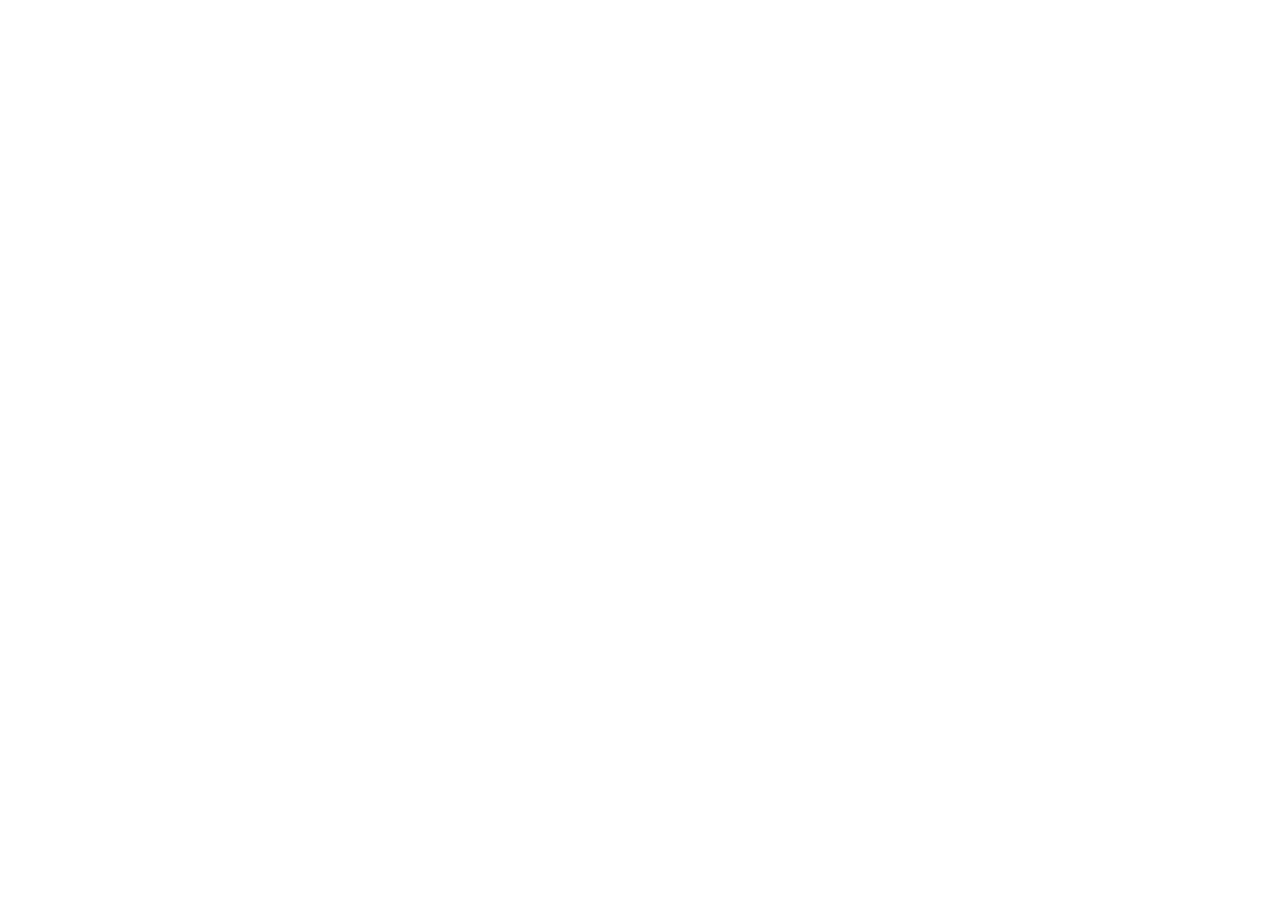
==== assets/index.html @ 02051c34 "Add files via upload" ====
<!DOCTYPE html>
<html lang="zh-Hant">
<head>
<meta charset="utf-8">
<meta name="viewport" content="width=device-width, initial-scale=1, viewport-fit=cover, maximum-scale=1">
<meta name="theme-color" content="#ffffff">
<meta name="format-detection" content="telephone=no">
<title>NISSAN e級玩家｜駕馭新動力，e起淨海趣！</title>
<script>
  // 每分鐘換一次版本號，手機就不會一直用暫存的舊程式
  window.EPLAYER_V = Math.floor(Date.now() / 60000);
  document.write('<link rel="stylesheet" href="assets/app.css?v=' + window.EPLAYER_V + '">');
</script>
</head>
<body>
<!-- 遊戲本體：參加者掃 QR code 會直接進到這一頁 -->
<div id="app"></div>
<script>
  ['config.js', 'assets/pixel.js', 'assets/app.js'].forEach(function (src) {
    document.write('<script src="' + src + '?v=' + window.EPLAYER_V + '"><\/script>');
  });
</script>
</body>
</html>
---- assets/assets/app.css ----
/* =========================================================
 *  E級玩家 共用樣式（三隊共用；隊色由 --team 變數決定）
 * ========================================================= */
@import url('https://fonts.googleapis.com/css2?family=Noto+Sans+TC:wght@500;700;900&family=Press+Start+2P&display=swap');

:root {
  --red: #D7191F;
  --red-dk: #8B1E19;
  --champ: #C8BFB0;
  --green: #64EA00;
  --black: #1C1C1C;
  --gray: #E3E3E3;
  --team: #D7191F;
  --team-text: #FFFFFF;
  --font: 'Noto Sans TC', 'PingFang TC', 'Heiti TC', 'Microsoft JhengHei', sans-serif;
  --pixel: 'Press Start 2P', 'Courier New', monospace;
  --safe-b: env(safe-area-inset-bottom, 0px);
  --safe-t: env(safe-area-inset-top, 0px);
}

* { box-sizing: border-box; -webkit-tap-highlight-color: transparent; }
html, body { margin: 0; padding: 0; background: #fff; color: var(--black); }
body {
  font-family: var(--font);
  font-size: 17px;
  line-height: 1.5;
  -webkit-text-size-adjust: 100%;
  -webkit-user-select: none; user-select: none;
  overscroll-behavior: none;
}
button { font-family: inherit; }
img, svg { display: block; }

.screen { display: none; min-height: 100vh; min-height: 100dvh; }
.screen.active { display: block; }
.wrap { max-width: 520px; margin: 0 auto; position: relative; }

/* ---------- 像素按鈕 ---------- */
.pbtn {
  display: flex; align-items: center; justify-content: center; gap: 10px;
  width: 100%; min-height: 64px;
  padding: 14px 18px;
  font-size: 22px; font-weight: 900; letter-spacing: 1px;
  color: var(--team-text); background: var(--team);
  border: 4px solid var(--black); border-radius: 0;
  box-shadow: 6px 6px 0 var(--black);
  cursor: pointer;
  transition: transform .06s, box-shadow .06s;
  position: relative;
}
.pbtn:active, .pbtn.is-pressed { transform: translate(6px, 6px); box-shadow: 0 0 0 var(--black); }
.pbtn[disabled] { opacity: .45; pointer-events: none; }
.pbtn--red { background: var(--red); color: #fff; }
.pbtn--white { background: #fff; color: var(--black); }
.pbtn--black { background: var(--black); color: #fff; box-shadow: 6px 6px 0 var(--champ); }
.pbtn--black:active { box-shadow: 0 0 0 var(--champ); }
.pbtn--sm { min-height: 50px; font-size: 18px; padding: 8px 14px; box-shadow: 4px 4px 0 var(--black); }
.pbtn--sm:active { transform: translate(4px, 4px); }
.btn-row { display: flex; gap: 14px; }
.btn-row > * { flex: 1; }
.stack > * + * { margin-top: 18px; }

/* ---------- 斜向色塊裝飾 ---------- */
.stripes { position: absolute; pointer-events: none; width: 160px; height: 90px; overflow: hidden; }
.stripes i { position: absolute; display: block; height: 14px; transform: skewX(-40deg); }
.stripes--tr { top: 0; right: -20px; }
.stripes--tr i:nth-child(1) { top: 10px; right: 0; width: 110px; background: var(--red); }
.stripes--tr i:nth-child(2) { top: 32px; right: 30px; width: 70px; height: 8px; background: var(--champ); }
.stripes--tr i:nth-child(3) { top: 48px; right: -10px; width: 90px; height: 4px; background: var(--black); }
.stripes--bl { bottom: 0; left: -20px; }
.stripes--bl i:nth-child(1) { bottom: 10px; left: 0; width: 120px; background: var(--red); }
.stripes--bl i:nth-child(2) { bottom: 32px; left: 30px; width: 80px; height: 8px; background: var(--champ); }
.stripes--bl i:nth-child(3) { bottom: 48px; left: 10px; width: 60px; height: 4px; background: var(--black); }

/* ---------- 首頁 ---------- */
.kv { width: 100%; height: auto; aspect-ratio: 1671 / 941; background: #fff; }
.home-body { padding: 6px 20px 0; }

.team-badge {
  display: flex; align-items: stretch;
  margin: 4px 6px 0 2px;
  transform: skewX(-10deg);
  border: 4px solid var(--black);
  box-shadow: 6px 6px 0 var(--champ);
  background: var(--black);
}
.team-badge__icon {
  width: 72px; flex: 0 0 72px;
  background: var(--team); color: var(--team-text);
  display: flex; align-items: center; justify-content: center;
  border-right: 4px solid var(--black);
}
.team-badge__icon svg { width: 40px; transform: skewX(10deg); }
.team-badge__text { padding: 8px 14px 10px; color: #fff; transform: skewX(10deg); }
.team-badge__en { font-family: var(--pixel); font-size: 11px; color: var(--team); letter-spacing: 1px; }
.team-badge__zh { font-size: 30px; font-weight: 900; line-height: 1.15; font-style: italic; }
.green-line { height: 6px; margin: 10px 30px 0 40px; background: var(--green); transform: skewX(-40deg); }

.mission-card {
  margin-top: 22px; position: relative;
  border: 4px solid var(--black); background: #fff;
  box-shadow: 6px 6px 0 var(--champ);
  padding: 0 18px 18px;
}
.ribbon {
  display: inline-block; position: relative; top: -16px;
  background: var(--red); color: #fff;
  padding: 4px 18px; margin-left: -6px;
  font-weight: 900; font-size: 17px; font-style: italic; letter-spacing: 1px;
  transform: skewX(-14deg);
  border: 3px solid var(--black);
}
.ribbon small { font-family: var(--pixel); font-size: 10px; font-style: normal; margin-right: 8px; }
.mission-text { margin: -6px 0 0; font-size: 21px; font-weight: 900; line-height: 1.55; }
.hl {
  display: inline-block; padding: 0 8px; margin: 0 2px;
  background: var(--team); color: var(--team-text);
  border: 3px solid var(--black); transform: skewX(-8deg);
}
.mission-tip { margin: 10px 0 0; font-size: 15px; color: #555; }

/* 電量條（DOM） */
.battery-box { margin-top: 18px; display: flex; align-items: center; gap: 14px; }
.battery { display: flex; align-items: center; flex: 1; }
.battery__body {
  flex: 1; display: flex; gap: 6px; padding: 6px;
  border: 5px solid var(--black); background: #fff; height: 64px;
}
.battery__cap { width: 10px; height: 26px; background: var(--black); }
.cell {
  flex: 1; background: var(--gray);
  background-image: repeating-linear-gradient(90deg, transparent 0 10px, rgba(0,0,0,.04) 10px 12px);
}
.cell.on {
  background: var(--team);
  box-shadow: inset 0 6px 0 rgba(255,255,255,.35), inset 0 -6px 0 rgba(0,0,0,.18);
}
.cell.pop { animation: cellpop .7s steps(4) 1; }
@keyframes cellpop { 0%,50% { opacity: .2; } 25%,75%,100% { opacity: 1; } }
.battery-label { font-family: var(--pixel); font-size: 16px; text-align: right; min-width: 64px; line-height: 1.6; }
.battery-label small { display: block; font-size: 9px; color: #777; }

.home-cta { margin-top: 26px; }
.upload-chip {
  margin: 18px auto 0; display: table;
  font-size: 13px; color: #555; background: var(--gray);
  padding: 4px 12px; border: 2px solid var(--black);
}
.upload-chip:empty { display: none; }

.footer { margin-top: 26px; position: relative; }
.footer__logo { width: 64px; margin: 0 auto 6px; touch-action: none; -webkit-touch-callout: none; }
.footer__logo img { width: 100%; pointer-events: none; }
.footer__hint { text-align: center; font-size: 11px; color: #999; margin-bottom: 8px; }
.footer__wave { position: relative; }
.footer__wave > svg { width: 100%; height: auto; }
.footer__litter { position: absolute; right: 14px; bottom: 6px; display: flex; align-items: flex-end; gap: 8px; }
.footer__litter svg:nth-child(1) { width: 24px; }
.footer__litter svg:nth-child(2) { width: 20px; }
.footer__litter svg:nth-child(3) { width: 46px; }
.footer__safe { height: var(--safe-b); background: var(--champ); }

/* ---------- 相機畫面（任務／濾鏡共用） ---------- */
.cam { position: fixed; inset: 0; background: #000; overflow: hidden; color: #fff; }
.cam video, .cam .freeze {
  position: absolute; inset: 0; width: 100%; height: 100%; object-fit: cover;
}
.cam .freeze { display: none; }
.cam.is-frozen .freeze { display: block; }
.cam__top {
  position: absolute; left: 0; right: 0; top: 0;
  padding: calc(var(--safe-t) + 12px) 14px 0;
  display: flex; align-items: center; gap: 10px; z-index: 5;
}
.icon-btn {
  width: 52px; height: 52px; flex: 0 0 52px;
  background: #fff; color: var(--black);
  border: 4px solid var(--black); box-shadow: 4px 4px 0 rgba(0,0,0,.5);
  font-size: 22px; font-weight: 900; display: flex; align-items: center; justify-content: center;
}
.icon-btn:active { transform: translate(4px,4px); box-shadow: none; }
.chip {
  background: #fff; color: var(--black); border: 3px solid var(--black);
  padding: 4px 12px; font-weight: 900; font-size: 16px;
}
.spacer { flex: 1; }

/* 對準框 */
.aim {
  position: absolute; left: 50%; top: 46%;
  width: min(74vw, 50vh, 400px); aspect-ratio: 1;
  transform: translate(-50%, -50%);
  z-index: 3; pointer-events: none;
}
.aim i { position: absolute; width: 22%; height: 22%; }
.aim i::before, .aim i::after { content: ''; position: absolute; background: var(--team); outline: 3px solid var(--black); }
.aim i::before { left: 0; top: 0; width: 100%; height: 14px; }
.aim i::after { left: 0; top: 0; width: 14px; height: 100%; }
.aim i:nth-child(1) { left: 0; top: 0; }
.aim i:nth-child(2) { right: 0; top: 0; transform: scaleX(-1); }
.aim i:nth-child(3) { left: 0; bottom: 0; transform: scaleY(-1); }
.aim i:nth-child(4) { right: 0; bottom: 0; transform: scale(-1,-1); }
.aim__px { position: absolute; width: 10px; height: 10px; background: var(--team); outline: 2px solid var(--black); }
.aim__label {
  position: absolute; left: 50%; top: -58px; transform: translateX(-50%);
  white-space: nowrap; background: #fff; color: var(--black);
  border: 3px solid var(--black); padding: 4px 12px; font-weight: 900; font-size: 17px;
}
.aim__label b { color: var(--team-text); background: var(--team); padding: 0 6px; }
.cam.is-frozen .aim { opacity: .35; }

.cam__bottom {
  position: absolute; left: 0; right: 0; bottom: 0; z-index: 5;
  padding: 16px 20px calc(var(--safe-b) + 22px);
  display: flex; flex-direction: column; align-items: center; gap: 12px;
  background: linear-gradient(to top, rgba(0,0,0,.55), transparent);
}
.shutter {
  width: 92px; height: 92px; border: 6px solid #fff; background: var(--team);
  box-shadow: 0 0 0 5px var(--black), 6px 6px 0 5px rgba(0,0,0,.5);
  position: relative;
}
.shutter::after { content: ''; position: absolute; inset: 14px; border: 4px solid rgba(0,0,0,.35); }
.shutter:active { transform: translate(4px, 4px); }
.shutter[disabled] { opacity: .5; }
.test-link { color: #fff; font-size: 14px; text-decoration: underline; background: none; border: 0; padding: 6px; }

.analyzing {
  position: absolute; left: 50%; top: 46%; transform: translate(-50%, -50%);
  z-index: 6; background: #fff; color: var(--black); border: 4px solid var(--black);
  padding: 14px 22px; font-weight: 900; font-size: 18px; display: none; text-align: center;
}
.cam.is-analyzing .analyzing { display: block; }
.dots { display: flex; gap: 6px; justify-content: center; margin-top: 8px; }
.dots span { width: 12px; height: 12px; background: var(--team); outline: 2px solid var(--black); animation: blink .9s steps(1) infinite; }
.dots span:nth-child(2) { animation-delay: .3s; }
.dots span:nth-child(3) { animation-delay: .6s; }
@keyframes blink { 0% { opacity: 1; } 50% { opacity: .15; } }

.cam-error {
  position: absolute; inset: 0; z-index: 8; background: #fff; color: var(--black);
  padding: calc(var(--safe-t) + 80px) 24px 24px; display: none; overflow-y: auto;
}
.cam-error.show { display: block; }
.cam-error h3 { font-size: 22px; margin: 0 0 12px; }
.cam-error p { margin: 0 0 18px; white-space: pre-line; }

/* ---------- 底部結果面板 ---------- */
.sheet {
  position: fixed; left: 0; right: 0; bottom: 0; z-index: 20;
  background: #fff; color: var(--black);
  border-top: 5px solid var(--black);
  padding: 22px 20px calc(var(--safe-b) + 24px);
  transform: translateY(105%); transition: transform .25s steps(5), visibility 0s .25s;
  visibility: hidden;
  max-width: 520px; margin: 0 auto;
}
.sheet.show { transform: none; visibility: visible; transition: transform .25s steps(5); }
.sheet__title { font-size: 28px; font-weight: 900; font-style: italic; margin: 0 0 6px; display: flex; align-items: center; gap: 10px; }
.sheet__title svg { width: 30px; }
.sheet__msg { margin: 0 0 18px; font-size: 17px; }
.sheet__debug { font-family: monospace; font-size: 12px; color: #888; margin: -10px 0 14px; }
.sheet .battery__body { height: 46px; }
.sheet .battery-box { margin: 0 0 20px; }
.sheet .stack > * + * { margin-top: 14px; }

/* ---------- 對話框 ---------- */
.modal-bg {
  position: fixed; inset: 0; z-index: 40; background: rgba(28,28,28,.6);
  display: none; align-items: center; justify-content: center; padding: 20px;
}
.modal-bg.show { display: flex; }
.modal {
  width: 100%; max-width: 400px; background: #fff; color: var(--black);
  border: 5px solid var(--black); box-shadow: 8px 8px 0 var(--red);
  padding: 20px;
}
.modal h3 { margin: 0 0 6px; font-size: 22px; font-weight: 900; }
.modal p { margin: 0 0 16px; }
.code-input {
  width: 100%; font-size: 34px; text-align: center; letter-spacing: 10px;
  font-family: var(--pixel); padding: 12px 6px;
  border: 4px solid var(--black); border-radius: 0; margin-bottom: 18px; outline: none;
  -webkit-user-select: text; user-select: text;
}
.code-input:focus { border-color: var(--red); }
.shake { animation: shake .4s steps(4); }
@keyframes shake { 25% { transform: translateX(-10px); } 50% { transform: translateX(10px); } 75% { transform: translateX(-6px); } }

/* ---------- 解鎖動畫 ---------- */
.unlock, .done { min-height: 100vh; min-height: 100dvh; }
.unlock { position: relative; overflow: hidden; text-align: center; padding: calc(var(--safe-t) + 40px) 24px 40px; }
.unlock__bolt { width: 80px; margin: 0 auto 10px; }
.unlock__bolt.bounce { animation: bounce .6s steps(3) infinite alternate; }
@keyframes bounce { to { transform: translateY(-14px); } }
.unlock__battery { display: flex; align-items: center; justify-content: center; margin: 10px auto 0; max-width: 360px; }
.unlock__battery .battery__body { height: 92px; gap: 5px; }
.unlock__battery .cell.on { background: var(--green); }
.unlock__pct { font-family: var(--pixel); font-size: 38px; margin: 26px 0 6px; }
.unlock__title {
  font-size: 34px; font-weight: 900; font-style: italic; margin: 6px 0 0;
  opacity: 0; transform: scale(.6);
}
.unlock.done .unlock__title { opacity: 1; transform: none; transition: all .3s steps(3); }
.unlock__sub {
  display: inline-block; margin-top: 18px; background: var(--red); color: #fff;
  border: 3px solid var(--black); padding: 6px 22px; font-size: 22px; font-weight: 900;
  transform: skewX(-12deg); opacity: 0;
}
.unlock.done .unlock__sub { opacity: 1; transition: opacity .3s steps(3) .3s; }
.unlock__cta { margin-top: 34px; opacity: 0; pointer-events: none; }
.unlock.done .unlock__cta { opacity: 1; pointer-events: auto; transition: opacity .3s .6s; }
.burst { position: absolute; left: 50%; top: 40%; width: 0; height: 0; pointer-events: none; }
.burst i {
  position: absolute; width: 14px; height: 14px;
  animation: fly 1.1s steps(8) forwards;
}
@keyframes fly {
  from { transform: translate(0,0); opacity: 1; }
  to { transform: translate(var(--dx), var(--dy)); opacity: 0; }
}

/* ---------- 濾鏡相機 ---------- */
.fcam { display: flex; align-items: center; justify-content: center; }
.fcam canvas.live {
  position: absolute; left: 50%; top: 0; transform: translateX(-50%);
  width: 100%; height: auto; aspect-ratio: 9 / 16;
}
@media (min-aspect-ratio: 9/16) { .fcam canvas.live { width: auto; height: 100%; } }
.cam__bottom.frow {
  flex-direction: row; justify-content: space-between; align-items: center;
  padding-top: 14px; background: linear-gradient(to top, rgba(28,28,28,.9) 60%, rgba(28,28,28,0));
}
.frow > * { flex: 0 0 auto; }
.frow .mode-toggle, .frow .flip { width: 96px; }
.flip { flex-direction: column; height: 64px; font-size: 22px; line-height: 1; }
.flip small { font-size: 12px; margin-top: 3px; }
.fcam .src-video { position: absolute; inset: 0; width: 100%; height: 100%; opacity: 0; pointer-events: none; }
.mode-toggle { display: flex; flex-direction: column; border: 4px solid var(--black); background: #fff; }
.mode-toggle button {
  border: 0; background: #fff; color: var(--black); font-weight: 900; font-size: 16px;
  padding: 6px 4px;
}
.mode-toggle button.on { background: var(--red); color: #fff; }
.fshutter { background: #fff; }
.fshutter.video { background: var(--red); }
.fshutter.rec::after { inset: 24px; background: #fff; border: 0; }
.rec-bar {
  position: absolute; left: 14px; right: 14px; top: calc(var(--safe-t) + 76px); z-index: 6;
  height: 18px; border: 3px solid var(--black); background: #fff; display: none;
}
.rec-bar.show { display: block; }
.rec-bar span { display: block; height: 100%; width: 0; background: var(--red); }
.rec-time {
  font-family: var(--pixel); font-size: 14px; background: var(--red); color: #fff;
  padding: 8px 10px; border: 3px solid var(--black); display: none;
}
.rec-time.show { display: block; }
.fcam .shutter { width: 84px; height: 84px; }

/* ---------- 預覽 ---------- */
.preview { position: fixed; inset: 0; background: var(--black); display: flex; flex-direction: column; }
.preview__media { flex: 1; position: relative; min-height: 0; }
.preview__media img, .preview__media video {
  position: absolute; inset: 12px; width: calc(100% - 24px); height: calc(100% - 24px); object-fit: contain;
}
.preview__bar { padding: 14px 20px calc(var(--safe-b) + 20px); background: #fff; border-top: 5px solid var(--black); }
.preview__tip { font-size: 14px; color: #555; margin: 0 0 12px; text-align: center; }

/* ---------- 完成頁 ---------- */
.done { position: relative; overflow: hidden; padding: calc(var(--safe-t) + 50px) 22px 0; text-align: center; }
.done__e { width: 120px; margin: 0 auto; }
.done__title { font-size: 40px; font-weight: 900; font-style: italic; margin: 18px 0 0; position: relative; display: inline-block; }
.done__title::after { content: ''; position: absolute; right: -18px; top: 10px; width: 12px; height: 46px; background: var(--red); transform: skewX(-30deg); }
.done__card {
  margin: 26px 0 0; border: 4px solid var(--black); box-shadow: 6px 6px 0 var(--champ);
  padding: 22px 18px; font-size: 22px; font-weight: 900; line-height: 1.6; text-align: left;
}
.done__card .ribbon { top: -38px; margin-bottom: -26px; }
.done .stack { margin-top: 30px; }

/* ---------- 提示 ---------- */
.toast {
  position: fixed; left: 50%; bottom: calc(var(--safe-b) + 150px); z-index: 60;
  transform: translateX(-50%); background: var(--black); color: #fff;
  padding: 10px 16px; font-weight: 700; font-size: 15px; border: 3px solid #fff;
  max-width: 88vw; text-align: center; display: none;
}
.toast.show { display: block; }

.inapp {
  position: fixed; inset: 0; z-index: 80; background: #fff; padding: 50px 24px 24px; display: none; overflow-y: auto;
}
.inapp.show { display: block; }
.inapp h2 { font-size: 24px; margin: 0 0 12px; }
.inapp ol { padding-left: 22px; font-size: 18px; }
.test-banner {
  position: fixed; left: 0; bottom: 0; z-index: 90; background: var(--black); color: var(--green);
  font-family: var(--pixel); font-size: 9px; padding: 3px 8px; pointer-events: none;
}

/* 微調 */
.ftop { justify-content: center; }
.frow { gap: 10px; }
.frow .fclose { width: 46px; height: 46px; flex: 0 0 46px; font-size: 18px; border-width: 3px; }
.frow .mode-toggle, .frow .flip { width: 88px; }
.done .footer { position: absolute; left: 0; right: 0; bottom: 0; margin: 0; }
.done { padding-bottom: 120px; }
/* 錄影進度放在下方，不擋濾鏡標題 */
.fcam .rec-bar { top: auto; bottom: calc(var(--safe-b) + 136px); }
.fcam .ftop { top: auto; bottom: calc(var(--safe-b) + 160px); padding: 0; }

/* 工作人員重設：logo 熱區與按住時的進度提示 */
.kv-wrap { position: relative; }
.kv-wrap .kv { -webkit-touch-callout: none; pointer-events: none; }
.kv-logo { position: absolute; right: 2%; top: 2%; width: 18%; height: 24%; touch-action: none; -webkit-touch-callout: none; }
.staff-hot { -webkit-user-select: none; user-select: none; }
.footer__logo.staff-hot { position: relative; }
.staff-hot::after {
  content: ''; position: absolute; left: 0; bottom: -8px; height: 5px; width: 0;
  background: var(--red); pointer-events: none;
}
.staff-hot.holding::after { width: 100%; transition: width 2s linear; }
.footer__logo { padding: 6px 0; }
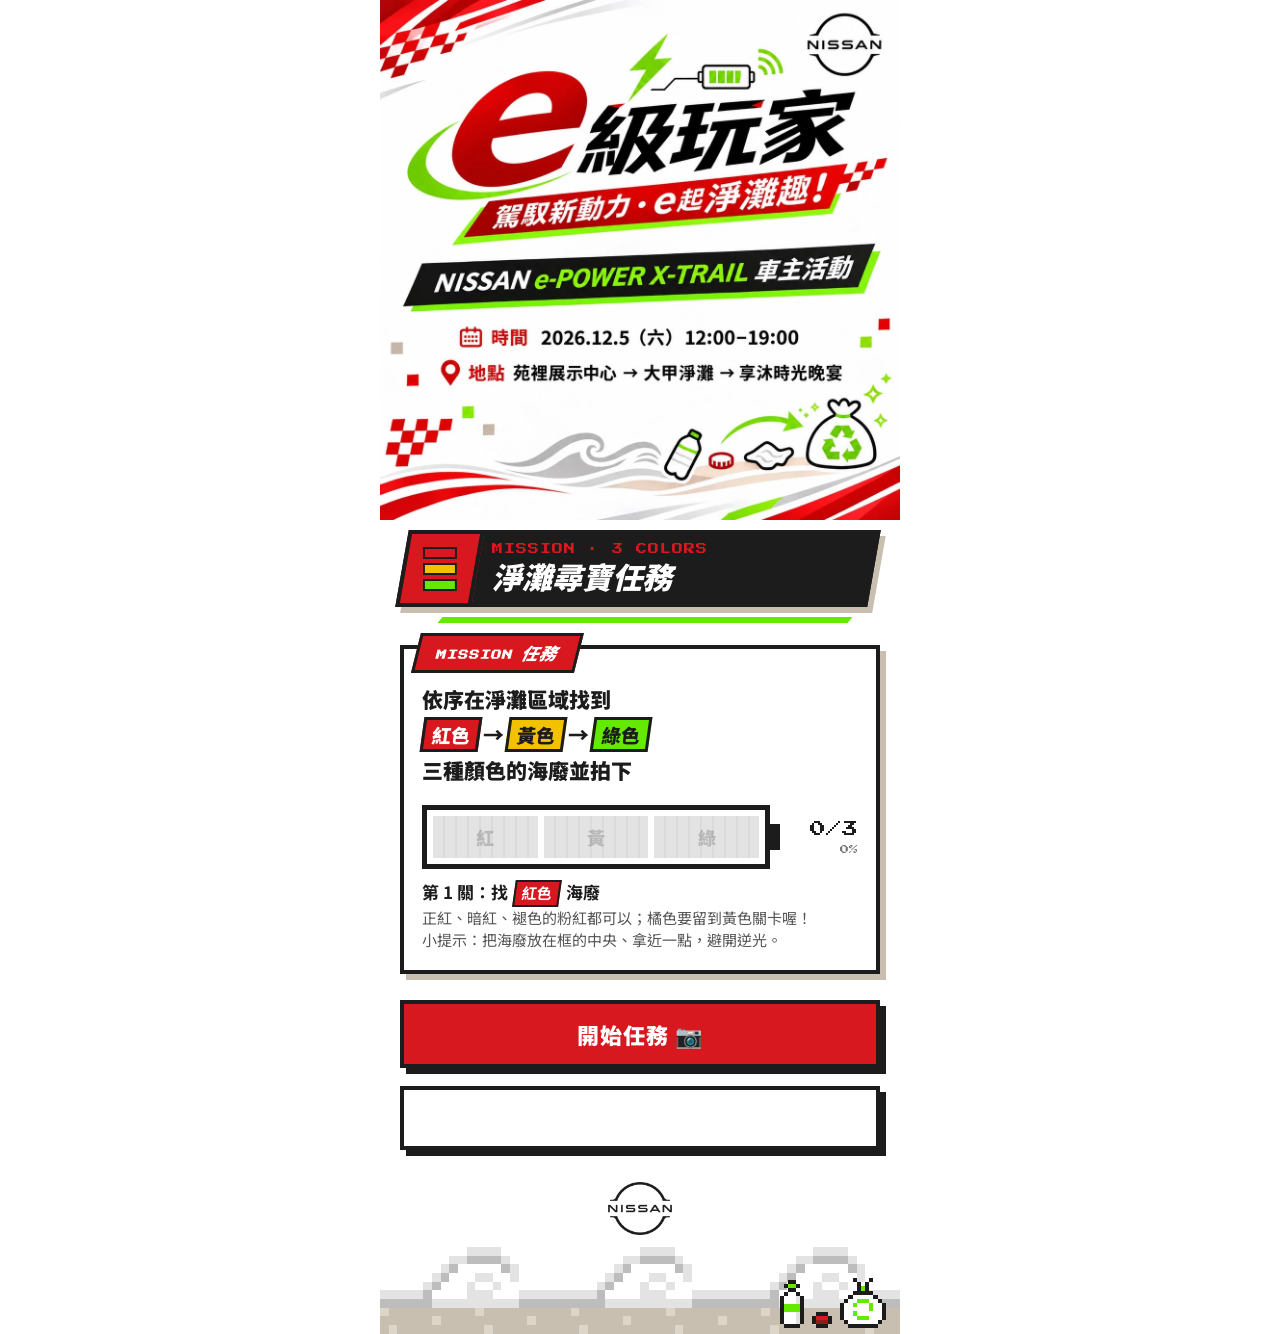
==== commit 76a38aa0: "Add files via upload" ====
--- a/assets/index.html
+++ b/assets/index.html
@@ -5,7 +5,7 @@
 <meta name="viewport" content="width=device-width, initial-scale=1, viewport-fit=cover, maximum-scale=1">
 <meta name="theme-color" content="#ffffff">
 <meta name="format-detection" content="telephone=no">
-<title>NISSAN e級玩家｜駕馭新動力，e起淨海趣！</title>
+<title>NISSAN e級玩家｜駕馭新動力・e起淨灘趣！</title>
 <script>
   // 每分鐘換一次版本號，手機就不會一直用暫存的舊程式
   window.EPLAYER_V = Math.floor(Date.now() / 60000);
--- a/assets/assets/app.css
+++ b/assets/assets/app.css
@@ -73,7 +73,7 @@
 .stripes--bl i:nth-child(3) { bottom: 48px; left: 10px; width: 60px; height: 4px; background: var(--black); }
 
 /* ---------- 首頁 ---------- */
-.kv { width: 100%; height: auto; aspect-ratio: 1671 / 941; background: #fff; }
+.kv { width: 100%; height: auto; aspect-ratio: 1 / 1; background: #fff; }
 .home-body { padding: 6px 20px 0; }
 
 .team-badge {
@@ -422,3 +422,62 @@
 }
 .staff-hot.holding::after { width: 100%; transition: width 2s linear; }
 .footer__logo { padding: 6px 0; }
+
+/* ---------- 單一入口：三色任務 ---------- */
+.tri { display: grid; grid-template-columns: 1fr; gap: 4px; width: 34px; transform: skewX(10deg); }
+.tri i { display: block; height: 12px; border: 2px solid var(--black); }
+.mission-text .arrow { display: inline-block; margin: 0 4px; font-weight: 900; color: var(--black); }
+.mission-text .hl { margin: 2px 0; }
+.mission-tip b { color: var(--black); font-size: 17px; }
+.mission-tip .hl { font-size: 15px; padding: 0 6px; border-width: 2px; }
+.cell.labeled { position: relative; display: flex; align-items: center; justify-content: center; }
+.cell.labeled span { font-weight: 900; font-size: 18px; color: rgba(0,0,0,.18); }
+.cell.labeled.on span { color: rgba(255,255,255,.85); text-shadow: 0 0 2px rgba(0,0,0,.35); }
+.sheet__msg .hl { font-size: 16px; padding: 0 6px; border-width: 2px; }
+
+/* 濾鏡：換標語按鈕 */
+.slogan-btn {
+  position: absolute; left: 50%; transform: translateX(-50%); z-index: 6;
+  bottom: calc(var(--safe-b) + 132px);
+  background: #fff; color: var(--black); border: 4px solid var(--black);
+  box-shadow: 4px 4px 0 var(--red); padding: 8px 18px; font-weight: 900; font-size: 17px;
+  display: flex; align-items: center; gap: 8px; white-space: nowrap;
+}
+.slogan-btn:active { transform: translate(calc(-50% + 4px), 4px); box-shadow: none; }
+.slogan-btn small { font-family: var(--pixel); font-size: 10px; color: var(--red); }
+.fcam.is-rec .slogan-btn { display: none; }
+.mission-text .hl { font-size: 19px; padding: 0 7px; }
+.mission-text .arrow { margin: 0 3px; }
+
+/* ---------- 濾鏡相機：畫面在上、實心控制列在下（按鈕不擋標語） ---------- */
+.fcam { display: block; background: var(--black); }
+.fstage {
+  position: absolute; left: 0; right: 0; top: 0; bottom: 200px;
+  display: flex; align-items: center; justify-content: center; overflow: hidden;
+}
+.fstage canvas.live {
+  position: static; left: auto; top: auto; transform: none; aspect-ratio: auto;
+  display: block; max-width: 100%; max-height: 100%;
+}
+.fbar {
+  position: absolute; left: 0; right: 0; bottom: 0; z-index: 5;
+  background: var(--black); border-top: 4px solid #000;
+  padding: 10px 16px calc(var(--safe-b) + 14px);
+}
+.fbar__top { height: 52px; display: flex; align-items: center; justify-content: center; gap: 10px; margin-bottom: 10px; }
+.fbar .slogan-btn { position: static; transform: none; bottom: auto; left: auto; }
+.fbar .slogan-btn:active { transform: translate(4px, 4px); }
+.fbar .rec-bar { position: static; flex: 1; max-width: 260px; top: auto; bottom: auto; }
+.fbar .rec-time { padding: 6px 10px; }
+.fbar__row { display: flex; justify-content: space-between; align-items: center; gap: 10px; max-width: 460px; margin: 0 auto; }
+.fbar__row .fclose { width: 48px; height: 48px; flex: 0 0 48px; font-size: 18px; border-width: 3px; }
+.fbar__row .mode-toggle, .fbar__row .flip { width: 88px; }
+.fbar__row .shutter { width: 84px; height: 84px; }
+
+/* 解鎖濾鏡後的拍照說明（純文字，不做成框，避免看起來像按鈕） */
+.filter-hint {
+  margin: 20px 0 0; color: #444; font-size: 19px; font-weight: 700; line-height: 1.6; text-align: center;
+  opacity: 0;
+}
+.unlock.done .filter-hint { opacity: 1; transition: opacity .3s steps(3) .45s; }
+.home-hint { display: block; margin-bottom: 8px; color: var(--black); font-size: 17px; font-weight: 900; }
